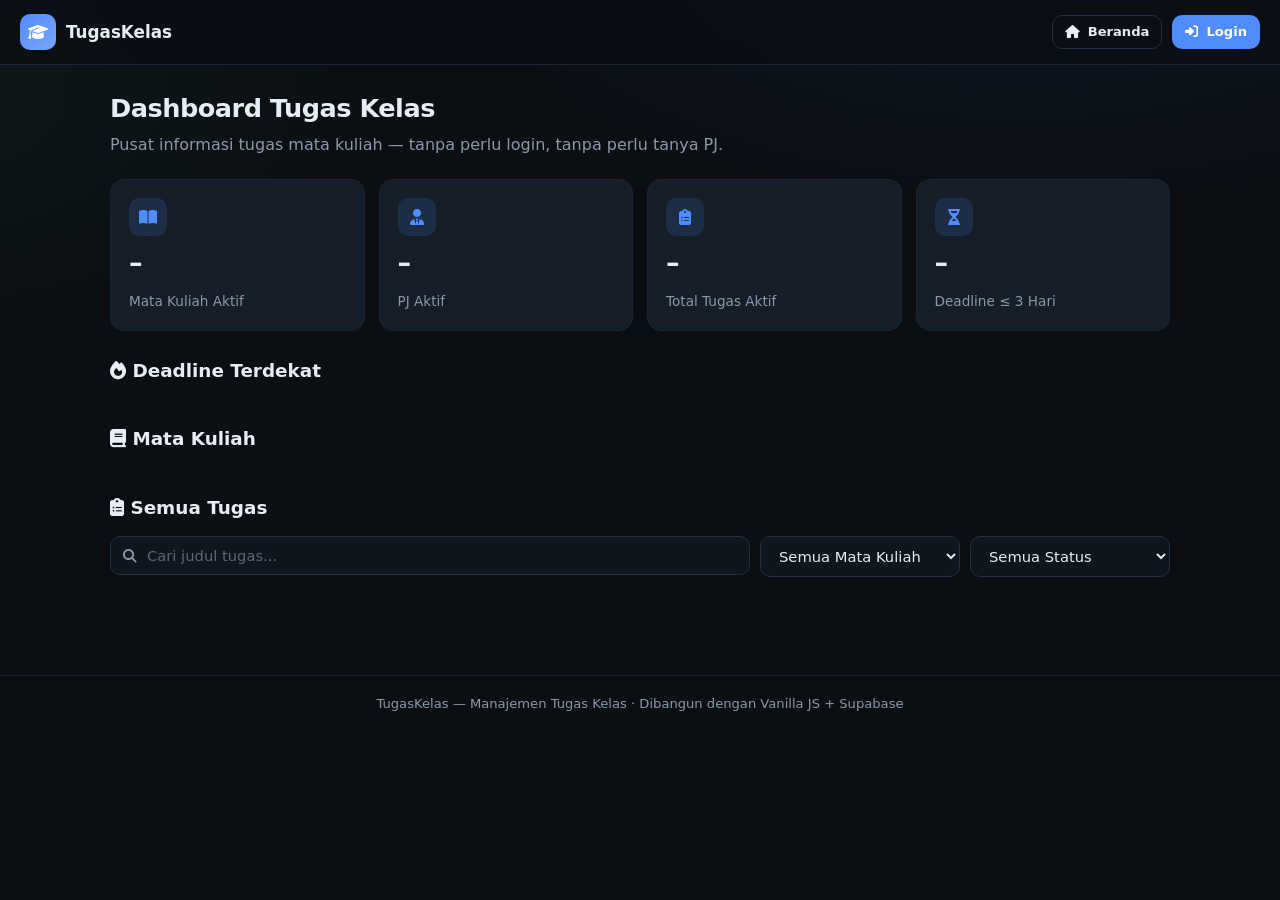
==== index.html @ 450c9c96 "first commit" ====
<!DOCTYPE html>
<html lang="id">
<head>
  <meta charset="UTF-8" />
  <meta name="viewport" content="width=device-width, initial-scale=1.0" />
  <title>TugasKelas — Dashboard Tugas Kelas</title>
  <link rel="stylesheet" href="assets/css/style.css?v=4" />
  <link rel="stylesheet" href="assets/vendor/fontawesome/css/all.min.css?v=4" />
</head>
<body>
  <header id="app-header"></header>

  <main class="container">
    <!-- Hero -->
    <section class="page-head">
      <h1 id="hero-title">Dashboard Tugas Kelas</h1>
      <p>Pusat informasi tugas mata kuliah — tanpa perlu login, tanpa perlu tanya PJ.</p>
    </section>

    <!-- Statistik ringkas -->
    <section class="grid grid-4" id="stats-row">
      <div class="card stat-card">
        <span class="stat-icon"><i class="fa-solid fa-book-open"></i></span>
        <span class="stat-value" id="stat-matkul">–</span>
        <span class="stat-label">Mata Kuliah Aktif</span>
      </div>
      <div class="card stat-card">
        <span class="stat-icon"><i class="fa-solid fa-user-tie"></i></span>
        <span class="stat-value" id="stat-pj">–</span>
        <span class="stat-label">PJ Aktif</span>
      </div>
      <div class="card stat-card">
        <span class="stat-icon"><i class="fa-solid fa-clipboard-list"></i></span>
        <span class="stat-value" id="stat-tugas">–</span>
        <span class="stat-label">Total Tugas Aktif</span>
      </div>
      <div class="card stat-card">
        <span class="stat-icon"><i class="fa-solid fa-hourglass-half"></i></span>
        <span class="stat-value" id="stat-deadline">–</span>
        <span class="stat-label">Deadline ≤ 3 Hari</span>
      </div>
    </section>

    <!-- Deadline terdekat -->
    <section>
      <div class="section-title">
        <h2><i class="fa-solid fa-fire"></i> Deadline Terdekat</h2>
      </div>
      <div class="grid grid-3" id="upcoming-list"></div>
    </section>

    <!-- Mata kuliah -->
    <section>
      <div class="section-title">
        <h2><i class="fa-solid fa-book"></i> Mata Kuliah</h2>
      </div>
      <div class="grid grid-3" id="matkul-list"></div>
    </section>

    <!-- Semua tugas + search & filter -->
    <section>
      <div class="section-title">
        <h2><i class="fa-solid fa-clipboard-list"></i> Semua Tugas</h2>
      </div>
      <div class="toolbar">
        <div class="search-box">
          <i class="fa-solid fa-magnifying-glass"></i>
          <input type="text" id="search-input" class="input" placeholder="Cari judul tugas..." />
        </div>
        <select id="filter-matkul" class="input">
          <option value="">Semua Mata Kuliah</option>
        </select>
        <select id="filter-status" class="input">
          <option value="">Semua Status</option>
          <option value="late">Terlambat / Hari Ini</option>
          <option value="soon">≤ 3 Hari lagi</option>
          <option value="safe">&gt; 3 Hari lagi</option>
        </select>
      </div>
      <div class="grid grid-3" id="tasks-list"></div>
    </section>
  </main>

  <footer class="footer">
    TugasKelas — Manajemen Tugas Kelas · Dibangun dengan Vanilla JS + Supabase
  </footer>

  <script src="assets/vendor/supabase.js?v=8"></script>
  <script src="assets/js/config.js?v=8"></script>
  <script src="assets/js/supabase-client.js?v=8"></script>
  <script src="assets/js/utils.js?v=8"></script>
  <script src="assets/js/ui.js?v=8"></script>
  <script src="assets/js/public.js?v=8"></script>
</body>
</html>
---- assets/css/style.css ----
/* ============================================================
   Manajemen Tugas Kelas — Clean Dark Mode / Academic Dashboard
   Mobile-first, card-based
   ============================================================ */

:root {
  --bg: #0b0f14;
  --bg-soft: #10161e;
  --card: #151d27;
  --card-hover: #1a2431;
  --border: #223042;
  --border-soft: #1a2635;
  --text: #e6edf3;
  --muted: #8b98a9;
  --primary: #4f8cff;
  --primary-strong: #3b76e6;
  --primary-soft: rgba(79, 140, 255, 0.14);
  --danger: #ff5d6c;
  --danger-soft: rgba(255, 93, 108, 0.14);
  --warning: #ffb648;
  --warning-soft: rgba(255, 182, 72, 0.14);
  --success: #3fd68f;
  --success-soft: rgba(63, 214, 143, 0.14);
  --radius: 14px;
  --radius-sm: 10px;
  --shadow: 0 8px 28px rgba(0, 0, 0, 0.35);
  --font: "Segoe UI", system-ui, -apple-system, Roboto, "Helvetica Neue", sans-serif;
}

* { margin: 0; padding: 0; box-sizing: border-box; }

html { scroll-behavior: smooth; }

body {
  font-family: var(--font);
  background:
    radial-gradient(1000px 500px at 80% -10%, rgba(79, 140, 255, 0.08), transparent 60%),
    radial-gradient(800px 400px at -10% 10%, rgba(63, 214, 143, 0.05), transparent 60%),
    var(--bg);
  color: var(--text);
  min-height: 100vh;
  line-height: 1.55;
}

a { color: var(--primary); text-decoration: none; }
a:hover { text-decoration: underline; }

/* ---------- Navbar ---------- */
.navbar {
  position: sticky;
  top: 0;
  z-index: 50;
  display: flex;
  align-items: center;
  justify-content: space-between;
  gap: 12px;
  padding: 14px 20px;
  background: rgba(11, 15, 20, 0.85);
  backdrop-filter: blur(10px);
  border-bottom: 1px solid var(--border-soft);
}

.brand {
  display: flex;
  align-items: center;
  gap: 10px;
  font-weight: 700;
  font-size: 1.05rem;
  color: var(--text);
}
.brand:hover { text-decoration: none; }
.brand .logo {
  width: 36px; height: 36px;
  display: grid; place-items: center;
  border-radius: 10px;
  background: linear-gradient(135deg, var(--primary), #7aa5ff);
  color: #fff;
  font-size: 1rem;
}

.nav-actions { display: flex; align-items: center; gap: 10px; }

.nav-user {
  display: flex; align-items: center; gap: 8px;
  color: var(--muted); font-size: 0.9rem;
}
.nav-user strong { color: var(--text); }

/* ---------- Layout ---------- */
.container { max-width: 1100px; margin: 0 auto; padding: 24px 20px 80px; }

.page-head { margin-bottom: 22px; }
.page-head h1 { font-size: 1.6rem; letter-spacing: -0.02em; }
.page-head p { color: var(--muted); margin-top: 4px; }

.section-title {
  display: flex; align-items: center; justify-content: space-between;
  gap: 12px; margin: 26px 0 14px;
}
.section-title h2 { font-size: 1.15rem; }
.section-title .link { font-size: 0.88rem; }

/* ---------- Grid & Cards ---------- */
.grid { display: grid; gap: 14px; }
.grid-2 { grid-template-columns: 1fr; }
.grid-3 { grid-template-columns: 1fr; }
.grid-4 { grid-template-columns: repeat(2, 1fr); }

@media (min-width: 700px) {
  .grid-2 { grid-template-columns: repeat(2, 1fr); }
  .grid-3 { grid-template-columns: repeat(3, 1fr); }
  .grid-4 { grid-template-columns: repeat(4, 1fr); }
}

.card {
  background: var(--card);
  border: 1px solid var(--border-soft);
  border-radius: var(--radius);
  padding: 18px;
  transition: border-color 0.15s ease, transform 0.15s ease, background 0.15s ease;
}
.card.clickable { cursor: pointer; }
.card.clickable:hover {
  background: var(--card-hover);
  border-color: var(--border);
  transform: translateY(-2px);
}

.card h3 { font-size: 1.02rem; margin-bottom: 4px; }
.card .sub { color: var(--muted); font-size: 0.88rem; }

.stat-card { display: flex; flex-direction: column; gap: 6px; }
.stat-card .stat-icon {
  width: 38px; height: 38px;
  display: grid; place-items: center;
  border-radius: 10px;
  background: var(--primary-soft);
  color: var(--primary);
  font-size: 1rem;
}
.stat-card .stat-value { font-size: 1.7rem; font-weight: 700; letter-spacing: -0.03em; }
.stat-card .stat-label { color: var(--muted); font-size: 0.85rem; }

/* ---------- Task card ---------- */
.task-card { display: flex; flex-direction: column; gap: 10px; }
.task-card .task-top {
  display: flex; align-items: flex-start; justify-content: space-between; gap: 10px;
}
.task-card .task-title { font-weight: 600; font-size: 1rem; }
.task-card .task-desc {
  color: var(--muted); font-size: 0.88rem;
  display: -webkit-box; -webkit-line-clamp: 2; -webkit-box-orient: vertical;
  overflow: hidden;
}
.task-meta {
  display: flex; flex-wrap: wrap; gap: 8px; align-items: center;
  font-size: 0.8rem; color: var(--muted);
}
.task-meta .chip {
  display: inline-flex; align-items: center; gap: 6px;
  background: var(--bg-soft);
  border: 1px solid var(--border-soft);
  padding: 3px 10px; border-radius: 999px;
}
.task-actions { display: flex; gap: 8px; margin-top: auto; padding-top: 4px; }

/* ---------- Badges & deadline status ---------- */
.badge {
  display: inline-flex; align-items: center; gap: 6px;
  padding: 3px 11px; border-radius: 999px;
  font-size: 0.78rem; font-weight: 600; white-space: nowrap;
}
.badge-late   { background: var(--danger-soft);  color: var(--danger); }
.badge-today  { background: var(--danger-soft);  color: var(--danger); }
.badge-soon   { background: var(--warning-soft); color: var(--warning); }
.badge-safe   { background: var(--success-soft); color: var(--success); }
.badge-muted  { background: var(--bg-soft); color: var(--muted); }
.badge-primary{ background: var(--primary-soft); color: var(--primary); }

.dot { width: 8px; height: 8px; border-radius: 50%; display: inline-block; }
.dot-late { background: var(--danger); }
.dot-soon { background: var(--warning); }
.dot-safe { background: var(--success); }

/* ---------- Buttons ---------- */
.btn {
  display: inline-flex; align-items: center; justify-content: center; gap: 8px;
  padding: 9px 16px;
  border: 1px solid transparent;
  border-radius: var(--radius-sm);
  font-family: inherit; font-size: 0.9rem; font-weight: 600;
  cursor: pointer;
  transition: filter 0.15s ease, background 0.15s ease, border-color 0.15s ease;
  text-decoration: none !important;
  white-space: nowrap;
}
.btn:disabled { opacity: 0.55; cursor: not-allowed; }
.btn-primary { background: var(--primary); color: #fff; }
.btn-primary:hover:not(:disabled) { background: var(--primary-strong); }
.btn-ghost {
  background: transparent; color: var(--text);
  border-color: var(--border);
}
.btn-ghost:hover:not(:disabled) { background: var(--bg-soft); }
.btn-danger { background: var(--danger-soft); color: var(--danger); border-color: transparent; }
.btn-danger:hover:not(:disabled) { filter: brightness(1.15); }
.btn-sm { padding: 6px 12px; font-size: 0.82rem; }
.btn-block { width: 100%; }
.btn-icon { padding: 8px; }

/* ---------- Forms ---------- */
.form-group { margin-bottom: 16px; }
.form-group label {
  display: block; margin-bottom: 6px;
  font-size: 0.85rem; font-weight: 600; color: var(--muted);
}
.form-group .hint { font-size: 0.78rem; color: var(--muted); margin-top: 5px; }

.input, select.input, textarea.input {
  width: 100%;
  padding: 10px 14px;
  background: var(--bg-soft);
  border: 1px solid var(--border);
  border-radius: var(--radius-sm);
  color: var(--text);
  font-family: inherit; font-size: 0.92rem;
  outline: none;
  transition: border-color 0.15s ease, box-shadow 0.15s ease;
}
.input:focus { border-color: var(--primary); box-shadow: 0 0 0 3px var(--primary-soft); }
.input::placeholder { color: #5a6878; }
textarea.input { resize: vertical; min-height: 90px; }
select.input option { background: var(--bg-soft); }

.form-row { display: grid; gap: 14px; grid-template-columns: 1fr; }
@media (min-width: 640px) { .form-row-2 { grid-template-columns: 1fr 1fr; } }

input[type="datetime-local"] { color-scheme: dark; }

/* ---------- Search / Filter bar ---------- */
.toolbar {
  display: flex; flex-wrap: wrap; gap: 10px;
  margin-bottom: 18px;
}
.toolbar .search-box { position: relative; flex: 1 1 220px; }
.toolbar .search-box i {
  position: absolute; left: 13px; top: 50%;
  transform: translateY(-50%); color: var(--muted); font-size: 0.85rem;
}
.toolbar .search-box .input { padding-left: 36px; }
.toolbar select.input { flex: 0 1 200px; }

/* ---------- Empty & loading state ---------- */
.empty-state {
  text-align: center;
  padding: 48px 20px;
  border: 1px dashed var(--border);
  border-radius: var(--radius);
  color: var(--muted);
}
.empty-state i { font-size: 1.8rem; margin-bottom: 10px; display: block; color: var(--border); }
.empty-state p { font-size: 0.92rem; }

.loading { display: flex; align-items: center; justify-content: center; gap: 10px; padding: 40px; color: var(--muted); }
.spinner {
  width: 22px; height: 22px;
  border: 3px solid var(--border);
  border-top-color: var(--primary);
  border-radius: 50%;
  animation: spin 0.8s linear infinite;
}
@keyframes spin { to { transform: rotate(360deg); } }

.skeleton {
  border-radius: var(--radius);
  background: linear-gradient(90deg, var(--card) 25%, var(--card-hover) 50%, var(--card) 75%);
  background-size: 200% 100%;
  animation: shimmer 1.3s infinite;
  height: 110px;
}
@keyframes shimmer { to { background-position: -200% 0; } }

/* ---------- Modal ---------- */
.modal-overlay {
  position: fixed; inset: 0; z-index: 100;
  display: none;
  align-items: flex-start; justify-content: center;
  padding: 24px 16px;
  background: rgba(4, 7, 10, 0.72);
  backdrop-filter: blur(4px);
  overflow-y: auto;
}
.modal-overlay.open { display: flex; }

.modal {
  width: 100%; max-width: 560px;
  background: var(--card);
  border: 1px solid var(--border);
  border-radius: var(--radius);
  box-shadow: var(--shadow);
  animation: modalIn 0.18s ease;
  margin: auto 0;
}
.modal-lg { max-width: 720px; }
@keyframes modalIn {
  from { opacity: 0; transform: translateY(14px) scale(0.98); }
  to   { opacity: 1; transform: none; }
}

.modal-head {
  display: flex; align-items: center; justify-content: space-between;
  gap: 12px; padding: 16px 20px;
  border-bottom: 1px solid var(--border-soft);
}
.modal-head h3 { font-size: 1.05rem; }
.modal-close {
  background: none; border: none; color: var(--muted);
  font-size: 1.1rem; cursor: pointer; padding: 6px; border-radius: 8px;
}
.modal-close:hover { background: var(--bg-soft); color: var(--text); }
.modal-body { padding: 20px; max-height: 70vh; overflow-y: auto; }
.modal-foot {
  display: flex; justify-content: flex-end; gap: 10px;
  padding: 14px 20px;
  border-top: 1px solid var(--border-soft);
}

.detail-list { display: grid; gap: 12px; }
.detail-item .d-label {
  font-size: 0.75rem; text-transform: uppercase; letter-spacing: 0.06em;
  color: var(--muted); margin-bottom: 3px; font-weight: 700;
}
.detail-item .d-value { font-size: 0.94rem; white-space: pre-wrap; word-break: break-word; }

/* ---------- Table ---------- */
.table-wrap { overflow-x: auto; border: 1px solid var(--border-soft); border-radius: var(--radius); }
table.table { width: 100%; border-collapse: collapse; font-size: 0.9rem; min-width: 640px; }
.table th, .table td {
  padding: 12px 14px; text-align: left;
  border-bottom: 1px solid var(--border-soft);
}
.table th {
  background: var(--bg-soft);
  color: var(--muted);
  font-size: 0.78rem; text-transform: uppercase; letter-spacing: 0.05em;
}
.table tr:last-child td { border-bottom: none; }
.table tbody tr:hover { background: var(--card-hover); }
.table .row-actions { display: flex; gap: 6px; }

/* ---------- Toast ---------- */
#toast-container {
  position: fixed; bottom: 20px; right: 20px; z-index: 200;
  display: flex; flex-direction: column; gap: 10px;
  max-width: min(360px, calc(100vw - 40px));
}
.toast {
  display: flex; align-items: center; gap: 10px;
  background: var(--card);
  border: 1px solid var(--border);
  border-left: 4px solid var(--primary);
  border-radius: var(--radius-sm);
  padding: 12px 16px;
  font-size: 0.9rem;
  box-shadow: var(--shadow);
  animation: toastIn 0.2s ease;
}
.toast.success { border-left-color: var(--success); }
.toast.error   { border-left-color: var(--danger); }
.toast i { font-size: 1rem; }
.toast.success i { color: var(--success); }
.toast.error i   { color: var(--danger); }
.toast.info i    { color: var(--primary); }
@keyframes toastIn {
  from { opacity: 0; transform: translateX(24px); }
  to   { opacity: 1; transform: none; }
}
.toast.hide { opacity: 0; transition: opacity 0.25s ease; }

/* ---------- Tabs (PJ/Admin) ---------- */
.tabs {
  display: flex; gap: 6px;
  background: var(--bg-soft);
  border: 1px solid var(--border-soft);
  border-radius: var(--radius-sm);
  padding: 4px;
  margin-bottom: 20px;
  overflow-x: auto;
}
.tab-btn {
  flex: 1;
  padding: 9px 14px;
  background: none; border: none; border-radius: 8px;
  color: var(--muted); font-family: inherit; font-weight: 600; font-size: 0.88rem;
  cursor: pointer; white-space: nowrap;
}
.tab-btn.active { background: var(--primary); color: #fff; }
.tab-pane { display: none; }
.tab-pane.active { display: block; }

/* ---------- Login ---------- */
.auth-wrap {
  min-height: calc(100vh - 67px);
  display: grid; place-items: center;
  padding: 24px 16px;
}
.auth-card { width: 100%; max-width: 400px; }
.auth-card .auth-logo {
  width: 56px; height: 56px; margin: 0 auto 16px;
  display: grid; place-items: center;
  border-radius: 16px;
  background: linear-gradient(135deg, var(--primary), #7aa5ff);
  color: #fff; font-size: 1.4rem;
}
.auth-card h1 { text-align: center; font-size: 1.3rem; margin-bottom: 4px; }
.auth-card .auth-sub { text-align: center; color: var(--muted); font-size: 0.9rem; margin-bottom: 22px; }
.auth-error {
  display: none;
  background: var(--danger-soft); color: var(--danger);
  border-radius: var(--radius-sm);
  padding: 10px 14px; font-size: 0.86rem; margin-bottom: 14px;
}
.auth-error.show { display: block; }

/* ---------- Misc ---------- */
.text-muted { color: var(--muted); }
.text-danger { color: var(--danger); }
.text-sm { font-size: 0.85rem; }
.mt-1 { margin-top: 6px; } .mt-2 { margin-top: 12px; } .mt-3 { margin-top: 20px; }
.mb-2 { margin-bottom: 12px; }
.flex-between { display: flex; align-items: center; justify-content: space-between; gap: 10px; flex-wrap: wrap; }
.hidden { display: none !important; }

code.chip {
  font-family: "Cascadia Code", Consolas, monospace;
  font-size: 0.75rem;
  background: var(--primary-soft); color: var(--primary);
  padding: 2px 8px; border-radius: 6px;
}

footer.footer {
  border-top: 1px solid var(--border-soft);
  color: var(--muted);
  text-align: center;
  padding: 18px;
  font-size: 0.82rem;
}

@media (max-width: 560px) {
  .page-head h1 { font-size: 1.35rem; }
  .modal-foot { flex-direction: column-reverse; }
  .modal-foot .btn { width: 100%; }
}
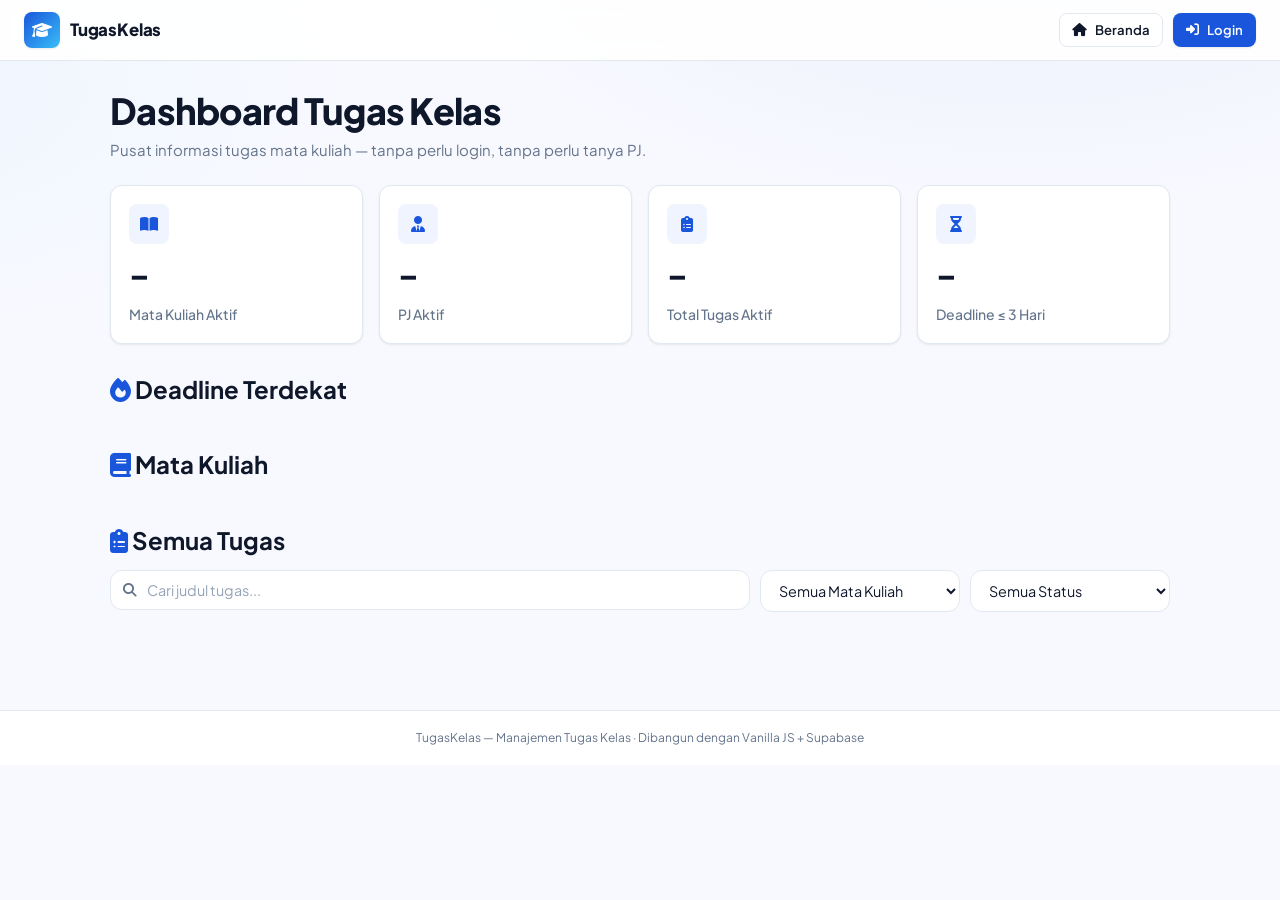
==== commit eabc0867: "ganti UI" ====
--- a/index.html
+++ b/index.html
@@ -4,7 +4,7 @@
   <meta charset="UTF-8" />
   <meta name="viewport" content="width=device-width, initial-scale=1.0" />
   <title>TugasKelas — Dashboard Tugas Kelas</title>
-  <link rel="stylesheet" href="assets/css/style.css?v=4" />
+  <link rel="stylesheet" href="assets/css/style.css?v=5" />
   <link rel="stylesheet" href="assets/vendor/fontawesome/css/all.min.css?v=4" />
 </head>
 <body>
--- a/assets/css/style.css
+++ b/assets/css/style.css
@@ -1,30 +1,51 @@
+/* Font utama: Plus Jakarta Sans (Google Fonts) — @import wajib di baris paling atas */
+@import url("https://fonts.googleapis.com/css2?family=Plus+Jakarta+Sans:wght@400;500;600;700;800&display=swap");
+
 /* ============================================================
-   Manajemen Tugas Kelas — Clean Dark Mode / Academic Dashboard
+   Manajemen Tugas Kelas — Sistem Desain Jadwal Tugas Kelas A
+   Portal akademik maskulin, modern, cerah (crisp light mode)
    Mobile-first, card-based
    ============================================================ */
 
 :root {
-  --bg: #0b0f14;
-  --bg-soft: #10161e;
-  --card: #151d27;
-  --card-hover: #1a2431;
-  --border: #223042;
-  --border-soft: #1a2635;
-  --text: #e6edf3;
-  --muted: #8b98a9;
-  --primary: #4f8cff;
-  --primary-strong: #3b76e6;
-  --primary-soft: rgba(79, 140, 255, 0.14);
-  --danger: #ff5d6c;
-  --danger-soft: rgba(255, 93, 108, 0.14);
-  --warning: #ffb648;
-  --warning-soft: rgba(255, 182, 72, 0.14);
-  --success: #3fd68f;
-  --success-soft: rgba(63, 214, 143, 0.14);
-  --radius: 14px;
-  --radius-sm: 10px;
-  --shadow: 0 8px 28px rgba(0, 0, 0, 0.35);
-  --font: "Segoe UI", system-ui, -apple-system, Roboto, "Helvetica Neue", sans-serif;
+  /* Brand & Primary (Design.md — maskulin & tech) */
+  --primary: #1a56db;         /* Deep Royal Blue */
+  --primary-strong: #164ab8;  /* hover/aktif */
+  --primary-soft: #eff4ff;    /* Blue 50 — bg badge aktif, hover sekunder */
+  --primary-soft-rgb: 26, 86, 219;
+
+  --navy: #0f172a;            /* Slate 900 — judul & penekanan */
+  --accent: #0284c7;          /* Sky 600 — link */
+  --accent-bright: #38bdf8;   /* Sky 400 — aksen countdown/progres */
+
+  /* Surfaces & Neutrals (cerah & bersih) */
+  --bg: #f8f9ff;              /* Soft blue-tinted off-white */
+  --bg-soft: #eef1fb;         /* input bg / area sekunder */
+  --card: #ffffff;
+  --card-hover: #f9fafd;
+  --border: #e2e8f0;          /* Slate 200 */
+  --border-soft: #edf1f7;
+  --text: #0f172a;
+  --muted: #64748b;           /* Slate 500 */
+
+  /* Status & priority (deadline tokens) */
+  --danger: #ef4444;
+  --danger-soft: #fef2f2;
+  --warning: #f59e0b;
+  --warning-soft: #fffbeb;
+  --success: #10b981;
+  --success-soft: #ecfdf5;
+  --info: #3b82f6;            /* Normal / Info */
+  --info-soft: #eff6ff;
+
+  /* Radius & shadow (design.md) */
+  --radius: 16px;             /* rounded-2xl — container utama/banner */
+  --radius-md: 12px;          /* rounded-xl — kartu, input */
+  --radius-sm: 8px;
+  --radius-xs: 6px;           /* rounded-md — pill badge, indikator */
+  --shadow: 0 10px 15px -3px rgba(15, 23, 42, 0.08), 0 4px 6px -4px rgba(15, 23, 42, 0.04);
+  --shadow-subtle: 0 1px 3px 0 rgba(0, 0, 0, 0.05), 0 1px 2px 0 rgba(0, 0, 0, 0.03);
+  --font: "Plus Jakarta Sans", "Segoe UI", system-ui, -apple-system, Roboto, sans-serif;
 }
 
 * { margin: 0; padding: 0; box-sizing: border-box; }
@@ -34,18 +55,19 @@
 body {
   font-family: var(--font);
   background:
-    radial-gradient(1000px 500px at 80% -10%, rgba(79, 140, 255, 0.08), transparent 60%),
-    radial-gradient(800px 400px at -10% 10%, rgba(63, 214, 143, 0.05), transparent 60%),
+    radial-gradient(1000px 500px at 80% -10%, rgba(26, 86, 219, 0.06), transparent 60%),
+    radial-gradient(800px 400px at -10% 10%, rgba(56, 189, 248, 0.05), transparent 60%),
     var(--bg);
   color: var(--text);
   min-height: 100vh;
   line-height: 1.55;
-}
-
-a { color: var(--primary); text-decoration: none; }
+  font-size: 0.9375rem;
+}
+
+a { color: var(--accent); text-decoration: none; }
 a:hover { text-decoration: underline; }
 
-/* ---------- Navbar ---------- */
+/* ---------- App Shell & Top Navigation ---------- */
 .navbar {
   position: sticky;
   top: 0;
@@ -54,54 +76,64 @@
   align-items: center;
   justify-content: space-between;
   gap: 12px;
-  padding: 14px 20px;
-  background: rgba(11, 15, 20, 0.85);
+  padding: 12px 24px;
+  background: rgba(255, 255, 255, 0.88);
   backdrop-filter: blur(10px);
-  border-bottom: 1px solid var(--border-soft);
+  border-bottom: 1px solid var(--border);
 }
 
 .brand {
   display: flex;
   align-items: center;
   gap: 10px;
-  font-weight: 700;
+  font-weight: 800;
   font-size: 1.05rem;
-  color: var(--text);
+  letter-spacing: -0.01em;
+  color: var(--navy);
 }
 .brand:hover { text-decoration: none; }
 .brand .logo {
   width: 36px; height: 36px;
   display: grid; place-items: center;
-  border-radius: 10px;
-  background: linear-gradient(135deg, var(--primary), #7aa5ff);
+  border-radius: var(--radius-sm);
+  background: linear-gradient(135deg, var(--primary), var(--accent-bright));
   color: #fff;
   font-size: 1rem;
+  box-shadow: var(--shadow-subtle);
 }
 
 .nav-actions { display: flex; align-items: center; gap: 10px; }
 
 .nav-user {
   display: flex; align-items: center; gap: 8px;
-  color: var(--muted); font-size: 0.9rem;
-}
-.nav-user strong { color: var(--text); }
+  color: var(--muted); font-size: 0.875rem; font-weight: 500;
+}
+.nav-user strong { color: var(--navy); font-weight: 600; }
 
 /* ---------- Layout ---------- */
-.container { max-width: 1100px; margin: 0 auto; padding: 24px 20px 80px; }
-
-.page-head { margin-bottom: 22px; }
-.page-head h1 { font-size: 1.6rem; letter-spacing: -0.02em; }
-.page-head p { color: var(--muted); margin-top: 4px; }
+.container { max-width: 1100px; margin: 0 auto; padding: 28px 20px 80px; }
+
+.page-head { margin-bottom: 24px; }
+.page-head h1 {
+  font-size: 2.25rem;          /* Display / Hero H1 */
+  font-weight: 800;
+  line-height: 1.2;
+  letter-spacing: -0.02em;
+  color: var(--navy);
+}
+.page-head h1 i { color: var(--primary); }
+.page-head p { color: var(--muted); margin-top: 6px; font-size: 0.9375rem; }
 
 .section-title {
   display: flex; align-items: center; justify-content: space-between;
-  gap: 12px; margin: 26px 0 14px;
-}
-.section-title h2 { font-size: 1.15rem; }
-.section-title .link { font-size: 0.88rem; }
+  gap: 12px; margin: 30px 0 14px;
+}
+.section-title h2 { font-size: 1.5rem; font-weight: 700; line-height: 1.3; color: var(--navy); }
+.section-title h2 i { color: var(--primary); }
+.section-title .link { font-size: 0.875rem; font-weight: 600; }
 
 /* ---------- Grid & Cards ---------- */
-.grid { display: grid; gap: 14px; }
+.grid { display: grid; gap: 16px; }
 .grid-2 { grid-template-columns: 1fr; }
 .grid-3 { grid-template-columns: 1fr; }
 .grid-4 { grid-template-columns: repeat(2, 1fr); }
@@ -114,61 +146,68 @@
 
 .card {
   background: var(--card);
-  border: 1px solid var(--border-soft);
-  border-radius: var(--radius);
+  border: 1px solid var(--border);
+  border-radius: var(--radius-md);
   padding: 18px;
-  transition: border-color 0.15s ease, transform 0.15s ease, background 0.15s ease;
+  box-shadow: var(--shadow-subtle);
+  transition: box-shadow 0.2s ease, transform 0.2s ease, border-color 0.2s ease;
 }
 .card.clickable { cursor: pointer; }
 .card.clickable:hover {
-  background: var(--card-hover);
-  border-color: var(--border);
+  border-color: var(--primary);
+  box-shadow: var(--shadow);
   transform: translateY(-2px);
 }
 
-.card h3 { font-size: 1.02rem; margin-bottom: 4px; }
-.card .sub { color: var(--muted); font-size: 0.88rem; }
-
+.card h3 { font-size: 1.125rem; font-weight: 600; line-height: 1.4; margin-bottom: 4px; color: var(--navy); }
+.card .sub { color: var(--muted); font-size: 0.875rem; }
+
+/* ---------- Stat cards ---------- */
 .stat-card { display: flex; flex-direction: column; gap: 6px; }
 .stat-card .stat-icon {
-  width: 38px; height: 38px;
+  width: 40px; height: 40px;
   display: grid; place-items: center;
-  border-radius: 10px;
+  border-radius: var(--radius-sm);
   background: var(--primary-soft);
   color: var(--primary);
   font-size: 1rem;
 }
-.stat-card .stat-value { font-size: 1.7rem; font-weight: 700; letter-spacing: -0.03em; }
-.stat-card .stat-label { color: var(--muted); font-size: 0.85rem; }
-
-/* ---------- Task card ---------- */
+.stat-card .stat-value {
+  font-size: 1.9rem; font-weight: 800;
+  letter-spacing: -0.03em; color: var(--navy);
+  font-variant-numeric: tabular-nums;
+}
+.stat-card .stat-label { color: var(--muted); font-size: 0.875rem; font-weight: 500; }
+
+/* ---------- Kartu Tugas (Assignment Card) ---------- */
 .task-card { display: flex; flex-direction: column; gap: 10px; }
 .task-card .task-top {
   display: flex; align-items: flex-start; justify-content: space-between; gap: 10px;
 }
-.task-card .task-title { font-weight: 600; font-size: 1rem; }
+.task-card .task-title { font-weight: 600; font-size: 1rem; line-height: 1.4; color: var(--navy); }
 .task-card .task-desc {
-  color: var(--muted); font-size: 0.88rem;
+  color: var(--muted); font-size: 0.875rem; line-height: 1.5;
   display: -webkit-box; -webkit-line-clamp: 2; -webkit-box-orient: vertical;
   overflow: hidden;
 }
 .task-meta {
   display: flex; flex-wrap: wrap; gap: 8px; align-items: center;
-  font-size: 0.8rem; color: var(--muted);
+  font-size: 0.75rem; font-weight: 500; color: var(--muted);
 }
 .task-meta .chip {
   display: inline-flex; align-items: center; gap: 6px;
   background: var(--bg-soft);
   border: 1px solid var(--border-soft);
-  padding: 3px 10px; border-radius: 999px;
+  padding: 3px 10px; border-radius: var(--radius-xs);
+  font-weight: 500;
 }
 .task-actions { display: flex; gap: 8px; margin-top: auto; padding-top: 4px; }
 
 /* ---------- Badges & deadline status ---------- */
 .badge {
   display: inline-flex; align-items: center; gap: 6px;
-  padding: 3px 11px; border-radius: 999px;
-  font-size: 0.78rem; font-weight: 600; white-space: nowrap;
+  padding: 3px 11px; border-radius: var(--radius-xs);
+  font-size: 0.78rem; font-weight: 600; line-height: 1.4; white-space: nowrap;
 }
 .badge-late   { background: var(--danger-soft);  color: var(--danger); }
 .badge-today  { background: var(--danger-soft);  color: var(--danger); }
@@ -188,22 +227,22 @@
   padding: 9px 16px;
   border: 1px solid transparent;
   border-radius: var(--radius-sm);
-  font-family: inherit; font-size: 0.9rem; font-weight: 600;
+  font-family: inherit; font-size: 0.875rem; font-weight: 600;
   cursor: pointer;
-  transition: filter 0.15s ease, background 0.15s ease, border-color 0.15s ease;
+  transition: filter 0.15s ease, background 0.15s ease, border-color 0.15s ease, box-shadow 0.15s ease;
   text-decoration: none !important;
   white-space: nowrap;
 }
 .btn:disabled { opacity: 0.55; cursor: not-allowed; }
-.btn-primary { background: var(--primary); color: #fff; }
+.btn-primary { background: var(--primary); color: #fff; box-shadow: var(--shadow-subtle); }
 .btn-primary:hover:not(:disabled) { background: var(--primary-strong); }
 .btn-ghost {
-  background: transparent; color: var(--text);
+  background: #fff; color: var(--navy);
   border-color: var(--border);
 }
-.btn-ghost:hover:not(:disabled) { background: var(--bg-soft); }
+.btn-ghost:hover:not(:disabled) { background: var(--primary-soft); border-color: var(--primary); color: var(--primary); }
 .btn-danger { background: var(--danger-soft); color: var(--danger); border-color: transparent; }
-.btn-danger:hover:not(:disabled) { filter: brightness(1.15); }
+.btn-danger:hover:not(:disabled) { filter: brightness(0.96); background: #fee2e2; }
 .btn-sm { padding: 6px 12px; font-size: 0.82rem; }
 .btn-block { width: 100%; }
 .btn-icon { padding: 8px; }
@@ -212,30 +251,30 @@
 .form-group { margin-bottom: 16px; }
 .form-group label {
   display: block; margin-bottom: 6px;
-  font-size: 0.85rem; font-weight: 600; color: var(--muted);
+  font-size: 0.875rem; font-weight: 600; color: var(--navy);
 }
 .form-group .hint { font-size: 0.78rem; color: var(--muted); margin-top: 5px; }
 
 .input, select.input, textarea.input {
   width: 100%;
   padding: 10px 14px;
-  background: var(--bg-soft);
+  background: #fff;
   border: 1px solid var(--border);
-  border-radius: var(--radius-sm);
+  border-radius: var(--radius-md);
   color: var(--text);
-  font-family: inherit; font-size: 0.92rem;
+  font-family: inherit; font-size: 0.9rem;
   outline: none;
   transition: border-color 0.15s ease, box-shadow 0.15s ease;
 }
-.input:focus { border-color: var(--primary); box-shadow: 0 0 0 3px var(--primary-soft); }
-.input::placeholder { color: #5a6878; }
+.input:focus { border-color: var(--primary); box-shadow: 0 0 0 3px rgba(var(--primary-soft-rgb), 0.15); }
+.input::placeholder { color: #94a3b8; }
 textarea.input { resize: vertical; min-height: 90px; }
-select.input option { background: var(--bg-soft); }
+select.input option { background: #fff; }
 
 .form-row { display: grid; gap: 14px; grid-template-columns: 1fr; }
 @media (min-width: 640px) { .form-row-2 { grid-template-columns: 1fr 1fr; } }
 
-input[type="datetime-local"] { color-scheme: dark; }
+input[type="datetime-local"] { color-scheme: light; }
 
 /* ---------- Search / Filter bar ---------- */
 .toolbar {
@@ -247,7 +286,7 @@
   position: absolute; left: 13px; top: 50%;
   transform: translateY(-50%); color: var(--muted); font-size: 0.85rem;
 }
-.toolbar .search-box .input { padding-left: 36px; }
+.toolbar .search-box .input { padding-left: 36px; border-radius: var(--radius-md); }
 .toolbar select.input { flex: 0 1 200px; }
 
 /* ---------- Empty & loading state ---------- */
@@ -255,7 +294,8 @@
   text-align: center;
   padding: 48px 20px;
   border: 1px dashed var(--border);
-  border-radius: var(--radius);
+  border-radius: var(--radius-md);
+  background: #fff;
   color: var(--muted);
 }
 .empty-state i { font-size: 1.8rem; margin-bottom: 10px; display: block; color: var(--border); }
@@ -272,11 +312,12 @@
 @keyframes spin { to { transform: rotate(360deg); } }
 
 .skeleton {
-  border-radius: var(--radius);
-  background: linear-gradient(90deg, var(--card) 25%, var(--card-hover) 50%, var(--card) 75%);
+  border-radius: var(--radius-md);
+  background: linear-gradient(90deg, #eef1f9 25%, #f7f8fd 50%, #eef1f9 75%);
   background-size: 200% 100%;
   animation: shimmer 1.3s infinite;
   height: 110px;
+  border: 1px solid var(--border-soft);
 }
 @keyframes shimmer { to { background-position: -200% 0; } }
 
@@ -286,7 +327,7 @@
   display: none;
   align-items: flex-start; justify-content: center;
   padding: 24px 16px;
-  background: rgba(4, 7, 10, 0.72);
+  background: rgba(15, 23, 42, 0.45);
   backdrop-filter: blur(4px);
   overflow-y: auto;
 }
@@ -296,8 +337,8 @@
   width: 100%; max-width: 560px;
   background: var(--card);
   border: 1px solid var(--border);
-  border-radius: var(--radius);
-  box-shadow: var(--shadow);
+  border-radius: var(--radius);   /* rounded-2xl container utama */
+  box-shadow: 0 20px 50px -12px rgba(15, 23, 42, 0.25);
   animation: modalIn 0.18s ease;
   margin: auto 0;
 }
@@ -310,19 +351,19 @@
 .modal-head {
   display: flex; align-items: center; justify-content: space-between;
   gap: 12px; padding: 16px 20px;
-  border-bottom: 1px solid var(--border-soft);
-}
-.modal-head h3 { font-size: 1.05rem; }
+  border-bottom: 1px solid var(--border);
+}
+.modal-head h3 { font-size: 1.125rem; font-weight: 700; color: var(--navy); }
 .modal-close {
   background: none; border: none; color: var(--muted);
-  font-size: 1.1rem; cursor: pointer; padding: 6px; border-radius: 8px;
-}
-.modal-close:hover { background: var(--bg-soft); color: var(--text); }
+  font-size: 1.1rem; cursor: pointer; padding: 6px; border-radius: var(--radius-xs);
+}
+.modal-close:hover { background: var(--bg-soft); color: var(--navy); }
 .modal-body { padding: 20px; max-height: 70vh; overflow-y: auto; }
 .modal-foot {
   display: flex; justify-content: flex-end; gap: 10px;
   padding: 14px 20px;
-  border-top: 1px solid var(--border-soft);
+  border-top: 1px solid var(--border);
 }
 
 .detail-list { display: grid; gap: 12px; }
@@ -330,19 +371,25 @@
   font-size: 0.75rem; text-transform: uppercase; letter-spacing: 0.06em;
   color: var(--muted); margin-bottom: 3px; font-weight: 700;
 }
-.detail-item .d-value { font-size: 0.94rem; white-space: pre-wrap; word-break: break-word; }
+.detail-item .d-value { font-size: 0.9375rem; white-space: pre-wrap; word-break: break-word; }
 
 /* ---------- Table ---------- */
-.table-wrap { overflow-x: auto; border: 1px solid var(--border-soft); border-radius: var(--radius); }
-table.table { width: 100%; border-collapse: collapse; font-size: 0.9rem; min-width: 640px; }
+.table-wrap {
+  overflow-x: auto;
+  border: 1px solid var(--border);
+  border-radius: var(--radius-md);
+  background: #fff;
+  box-shadow: var(--shadow-subtle);
+}
+table.table { width: 100%; border-collapse: collapse; font-size: 0.875rem; min-width: 640px; }
 .table th, .table td {
   padding: 12px 14px; text-align: left;
   border-bottom: 1px solid var(--border-soft);
 }
 .table th {
-  background: var(--bg-soft);
-  color: var(--muted);
-  font-size: 0.78rem; text-transform: uppercase; letter-spacing: 0.05em;
+  background: var(--primary-soft);
+  color: var(--navy);
+  font-size: 0.75rem; text-transform: uppercase; letter-spacing: 0.05em; font-weight: 700;
 }
 .table tr:last-child td { border-bottom: none; }
 .table tbody tr:hover { background: var(--card-hover); }
@@ -356,12 +403,12 @@
 }
 .toast {
   display: flex; align-items: center; gap: 10px;
-  background: var(--card);
+  background: #fff;
   border: 1px solid var(--border);
   border-left: 4px solid var(--primary);
   border-radius: var(--radius-sm);
   padding: 12px 16px;
-  font-size: 0.9rem;
+  font-size: 0.875rem;
   box-shadow: var(--shadow);
   animation: toastIn 0.2s ease;
 }
@@ -381,7 +428,7 @@
 .tabs {
   display: flex; gap: 6px;
   background: var(--bg-soft);
-  border: 1px solid var(--border-soft);
+  border: 1px solid var(--border);
   border-radius: var(--radius-sm);
   padding: 4px;
   margin-bottom: 20px;
@@ -390,11 +437,12 @@
 .tab-btn {
   flex: 1;
   padding: 9px 14px;
-  background: none; border: none; border-radius: 8px;
-  color: var(--muted); font-family: inherit; font-weight: 600; font-size: 0.88rem;
+  background: none; border: none; border-radius: var(--radius-xs);
+  color: var(--muted); font-family: inherit; font-weight: 600; font-size: 0.875rem;
   cursor: pointer; white-space: nowrap;
-}
-.tab-btn.active { background: var(--primary); color: #fff; }
+  transition: background 0.15s ease, color 0.15s ease;
+}
+.tab-btn.active { background: var(--primary); color: #fff; box-shadow: var(--shadow-subtle); }
 .tab-pane { display: none; }
 .tab-pane.active { display: block; }
 
@@ -404,19 +452,21 @@
   display: grid; place-items: center;
   padding: 24px 16px;
 }
-.auth-card { width: 100%; max-width: 400px; }
+.auth-card { width: 100%; max-width: 400px; padding: 28px; border-radius: var(--radius); }
 .auth-card .auth-logo {
   width: 56px; height: 56px; margin: 0 auto 16px;
   display: grid; place-items: center;
-  border-radius: 16px;
-  background: linear-gradient(135deg, var(--primary), #7aa5ff);
+  border-radius: var(--radius-md);
+  background: linear-gradient(135deg, var(--primary), var(--accent-bright));
   color: #fff; font-size: 1.4rem;
-}
-.auth-card h1 { text-align: center; font-size: 1.3rem; margin-bottom: 4px; }
-.auth-card .auth-sub { text-align: center; color: var(--muted); font-size: 0.9rem; margin-bottom: 22px; }
+  box-shadow: var(--shadow);
+}
+.auth-card h1 { text-align: center; font-size: 1.3rem; font-weight: 700; margin-bottom: 4px; color: var(--navy); }
+.auth-card .auth-sub { text-align: center; color: var(--muted); font-size: 0.875rem; margin-bottom: 22px; }
 .auth-error {
   display: none;
   background: var(--danger-soft); color: var(--danger);
+  border: 1px solid rgba(239, 68, 68, 0.25);
   border-radius: var(--radius-sm);
   padding: 10px 14px; font-size: 0.86rem; margin-bottom: 14px;
 }
@@ -425,7 +475,7 @@
 /* ---------- Misc ---------- */
 .text-muted { color: var(--muted); }
 .text-danger { color: var(--danger); }
-.text-sm { font-size: 0.85rem; }
+.text-sm { font-size: 0.875rem; }
 .mt-1 { margin-top: 6px; } .mt-2 { margin-top: 12px; } .mt-3 { margin-top: 20px; }
 .mb-2 { margin-bottom: 12px; }
 .flex-between { display: flex; align-items: center; justify-content: space-between; gap: 10px; flex-wrap: wrap; }
@@ -433,21 +483,22 @@
 
 code.chip {
   font-family: "Cascadia Code", Consolas, monospace;
-  font-size: 0.75rem;
+  font-size: 0.75rem; font-weight: 600;
   background: var(--primary-soft); color: var(--primary);
-  padding: 2px 8px; border-radius: 6px;
+  padding: 2px 8px; border-radius: var(--radius-xs);
 }
 
 footer.footer {
-  border-top: 1px solid var(--border-soft);
+  border-top: 1px solid var(--border);
   color: var(--muted);
   text-align: center;
   padding: 18px;
-  font-size: 0.82rem;
+  font-size: 0.75rem;
+  background: #fff;
 }
 
 @media (max-width: 560px) {
-  .page-head h1 { font-size: 1.35rem; }
+  .page-head h1 { font-size: 1.75rem; }
   .modal-foot { flex-direction: column-reverse; }
   .modal-foot .btn { width: 100%; }
 }
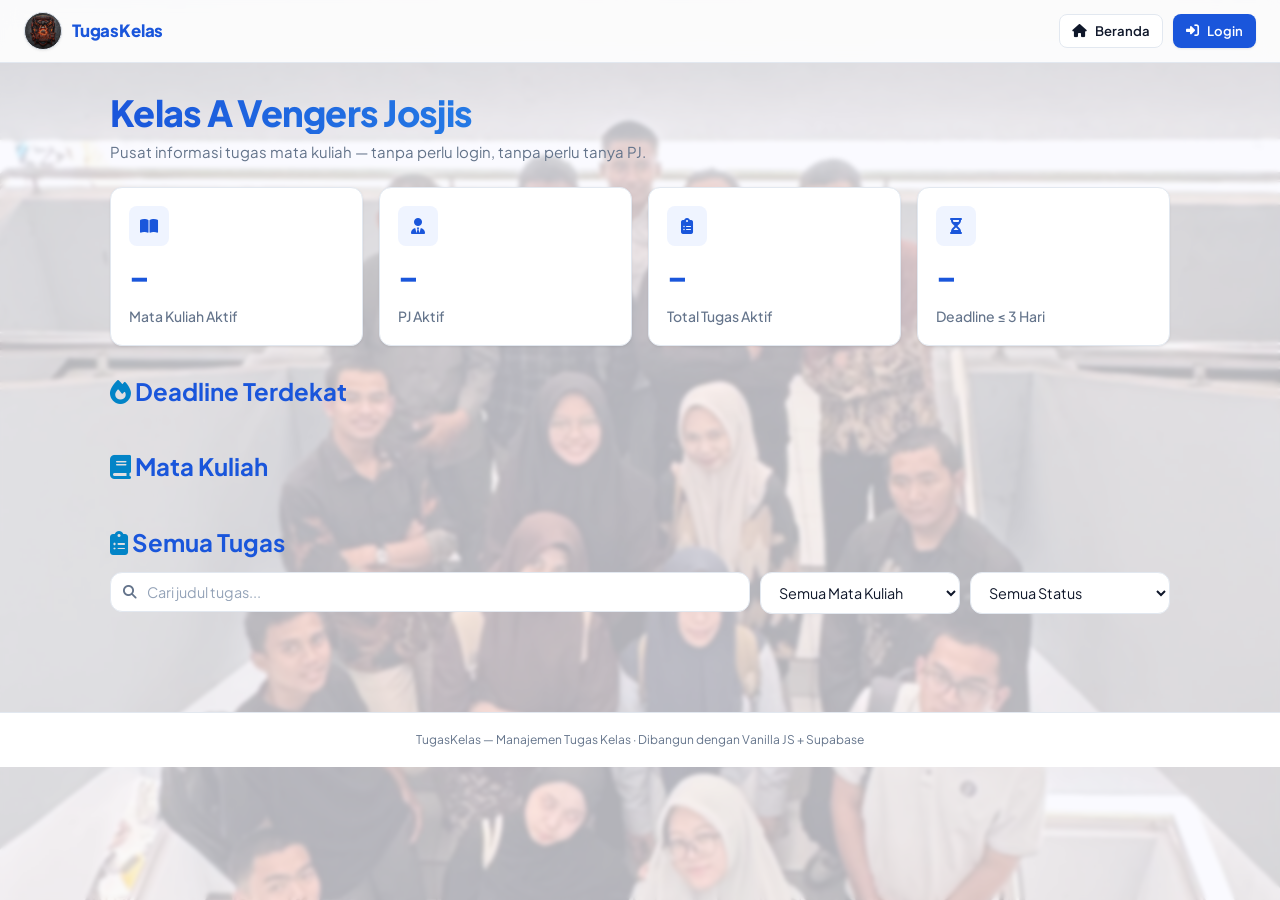
==== commit 43847efe: "update UI" ====
--- a/index.html
+++ b/index.html
@@ -3,8 +3,8 @@
 <head>
   <meta charset="UTF-8" />
   <meta name="viewport" content="width=device-width, initial-scale=1.0" />
-  <title>TugasKelas — Dashboard Tugas Kelas</title>
-  <link rel="stylesheet" href="assets/css/style.css?v=5" />
+  <title>A Vengers Josjis — Kelas A Vengers Josjis</title>
+  <link rel="stylesheet" href="assets/css/style.css?v=6" />
   <link rel="stylesheet" href="assets/vendor/fontawesome/css/all.min.css?v=4" />
 </head>
 <body>
@@ -13,7 +13,7 @@
   <main class="container">
     <!-- Hero -->
     <section class="page-head">
-      <h1 id="hero-title">Dashboard Tugas Kelas</h1>
+      <h1 id="hero-title">Kelas A Vengers Josjis</h1>
       <p>Pusat informasi tugas mata kuliah — tanpa perlu login, tanpa perlu tanya PJ.</p>
     </section>
 
--- a/assets/css/style.css
+++ b/assets/css/style.css
@@ -54,10 +54,9 @@
 
 body {
   font-family: var(--font);
+  /* Background gambar assets/images/bacground.webp — tampil jelas tanpa overlay putih */
   background:
-    radial-gradient(1000px 500px at 80% -10%, rgba(26, 86, 219, 0.06), transparent 60%),
-    radial-gradient(800px 400px at -10% 10%, rgba(56, 189, 248, 0.05), transparent 60%),
-    var(--bg);
+    url("../images/bacground.webp") center / cover no-repeat fixed var(--bg);
   color: var(--text);
   min-height: 100vh;
   line-height: 1.55;
@@ -89,18 +88,18 @@
   font-weight: 800;
   font-size: 1.05rem;
   letter-spacing: -0.01em;
-  color: var(--navy);
+  color: var(--primary);
 }
 .brand:hover { text-decoration: none; }
 .brand .logo {
-  width: 36px; height: 36px;
+  width: 38px; height: 38px;
   display: grid; place-items: center;
-  border-radius: var(--radius-sm);
-  background: linear-gradient(135deg, var(--primary), var(--accent-bright));
-  color: #fff;
-  font-size: 1rem;
+  border-radius: 50%;
+  background: url("../images/logo.webp") center / cover no-repeat, var(--navy);
+  border: 1px solid var(--border);
   box-shadow: var(--shadow-subtle);
 }
+.brand .logo i { display: none; }
 
 .nav-actions { display: flex; align-items: center; gap: 10px; }
 
@@ -108,7 +107,7 @@
   display: flex; align-items: center; gap: 8px;
   color: var(--muted); font-size: 0.875rem; font-weight: 500;
 }
-.nav-user strong { color: var(--navy); font-weight: 600; }
+.nav-user strong { color: var(--primary); font-weight: 600; }
 
 /* ---------- Layout ---------- */
 .container { max-width: 1100px; margin: 0 auto; padding: 28px 20px 80px; }
@@ -119,17 +118,20 @@
   font-weight: 800;
   line-height: 1.2;
   letter-spacing: -0.02em;
-  color: var(--navy);
-}
-.page-head h1 i { color: var(--primary); }
+  background: linear-gradient(90deg, var(--primary), var(--accent-bright));
+  -webkit-background-clip: text;
+  background-clip: text;
+  color: transparent;
+}
+.page-head h1 i { color: var(--accent); }
 .page-head p { color: var(--muted); margin-top: 6px; font-size: 0.9375rem; }
 
 .section-title {
   display: flex; align-items: center; justify-content: space-between;
   gap: 12px; margin: 30px 0 14px;
 }
-.section-title h2 { font-size: 1.5rem; font-weight: 700; line-height: 1.3; color: var(--navy); }
-.section-title h2 i { color: var(--primary); }
+.section-title h2 { font-size: 1.5rem; font-weight: 700; line-height: 1.3; color: var(--primary); }
+.section-title h2 i { color: var(--accent); }
 .section-title .link { font-size: 0.875rem; font-weight: 600; }
 
 /* ---------- Grid & Cards ---------- */
@@ -159,7 +161,7 @@
   transform: translateY(-2px);
 }
 
-.card h3 { font-size: 1.125rem; font-weight: 600; line-height: 1.4; margin-bottom: 4px; color: var(--navy); }
+.card h3 { font-size: 1.125rem; font-weight: 600; line-height: 1.4; margin-bottom: 4px; color: var(--primary-strong); }
 .card .sub { color: var(--muted); font-size: 0.875rem; }
 
 /* ---------- Stat cards ---------- */
@@ -174,7 +176,7 @@
 }
 .stat-card .stat-value {
   font-size: 1.9rem; font-weight: 800;
-  letter-spacing: -0.03em; color: var(--navy);
+  letter-spacing: -0.03em; color: var(--primary);
   font-variant-numeric: tabular-nums;
 }
 .stat-card .stat-label { color: var(--muted); font-size: 0.875rem; font-weight: 500; }
@@ -184,7 +186,7 @@
 .task-card .task-top {
   display: flex; align-items: flex-start; justify-content: space-between; gap: 10px;
 }
-.task-card .task-title { font-weight: 600; font-size: 1rem; line-height: 1.4; color: var(--navy); }
+.task-card .task-title { font-weight: 600; font-size: 1rem; line-height: 1.4; color: var(--primary-strong); }
 .task-card .task-desc {
   color: var(--muted); font-size: 0.875rem; line-height: 1.5;
   display: -webkit-box; -webkit-line-clamp: 2; -webkit-box-orient: vertical;
@@ -251,7 +253,7 @@
 .form-group { margin-bottom: 16px; }
 .form-group label {
   display: block; margin-bottom: 6px;
-  font-size: 0.875rem; font-weight: 600; color: var(--navy);
+  font-size: 0.875rem; font-weight: 600; color: var(--primary-strong);
 }
 .form-group .hint { font-size: 0.78rem; color: var(--muted); margin-top: 5px; }
 
@@ -353,7 +355,7 @@
   gap: 12px; padding: 16px 20px;
   border-bottom: 1px solid var(--border);
 }
-.modal-head h3 { font-size: 1.125rem; font-weight: 700; color: var(--navy); }
+.modal-head h3 { font-size: 1.125rem; font-weight: 700; color: var(--primary); }
 .modal-close {
   background: none; border: none; color: var(--muted);
   font-size: 1.1rem; cursor: pointer; padding: 6px; border-radius: var(--radius-xs);
@@ -388,7 +390,7 @@
 }
 .table th {
   background: var(--primary-soft);
-  color: var(--navy);
+  color: var(--primary-strong);
   font-size: 0.75rem; text-transform: uppercase; letter-spacing: 0.05em; font-weight: 700;
 }
 .table tr:last-child td { border-bottom: none; }
@@ -456,12 +458,13 @@
 .auth-card .auth-logo {
   width: 56px; height: 56px; margin: 0 auto 16px;
   display: grid; place-items: center;
-  border-radius: var(--radius-md);
-  background: linear-gradient(135deg, var(--primary), var(--accent-bright));
-  color: #fff; font-size: 1.4rem;
+  border-radius: 50%;
+  background: url("../images/logo.webp") center / cover no-repeat, var(--navy);
+  border: 1px solid var(--border);
   box-shadow: var(--shadow);
 }
-.auth-card h1 { text-align: center; font-size: 1.3rem; font-weight: 700; margin-bottom: 4px; color: var(--navy); }
+.auth-card .auth-logo i { display: none; }
+.auth-card h1 { text-align: center; font-size: 1.3rem; font-weight: 700; margin-bottom: 4px; color: var(--primary); }
 .auth-card .auth-sub { text-align: center; color: var(--muted); font-size: 0.875rem; margin-bottom: 22px; }
 .auth-error {
   display: none;
@@ -502,3 +505,21 @@
   .modal-foot { flex-direction: column-reverse; }
   .modal-foot .btn { width: 100%; }
 }
+
+/* ============================================================
+   Overlay Samar untuk Meningkatkan Keterbacaan Teks
+   ============================================================ */
+body {
+  position: relative;
+}
+
+body::before {
+  content: "";
+  position: fixed;
+  inset: 0;
+  z-index: -1;
+  /* Overlay putih transparan (70%) dengan efek blur halus */
+  background: rgba(248, 249, 255, 0.72);
+  backdrop-filter: blur(2px);
+  pointer-events: none;
+}
